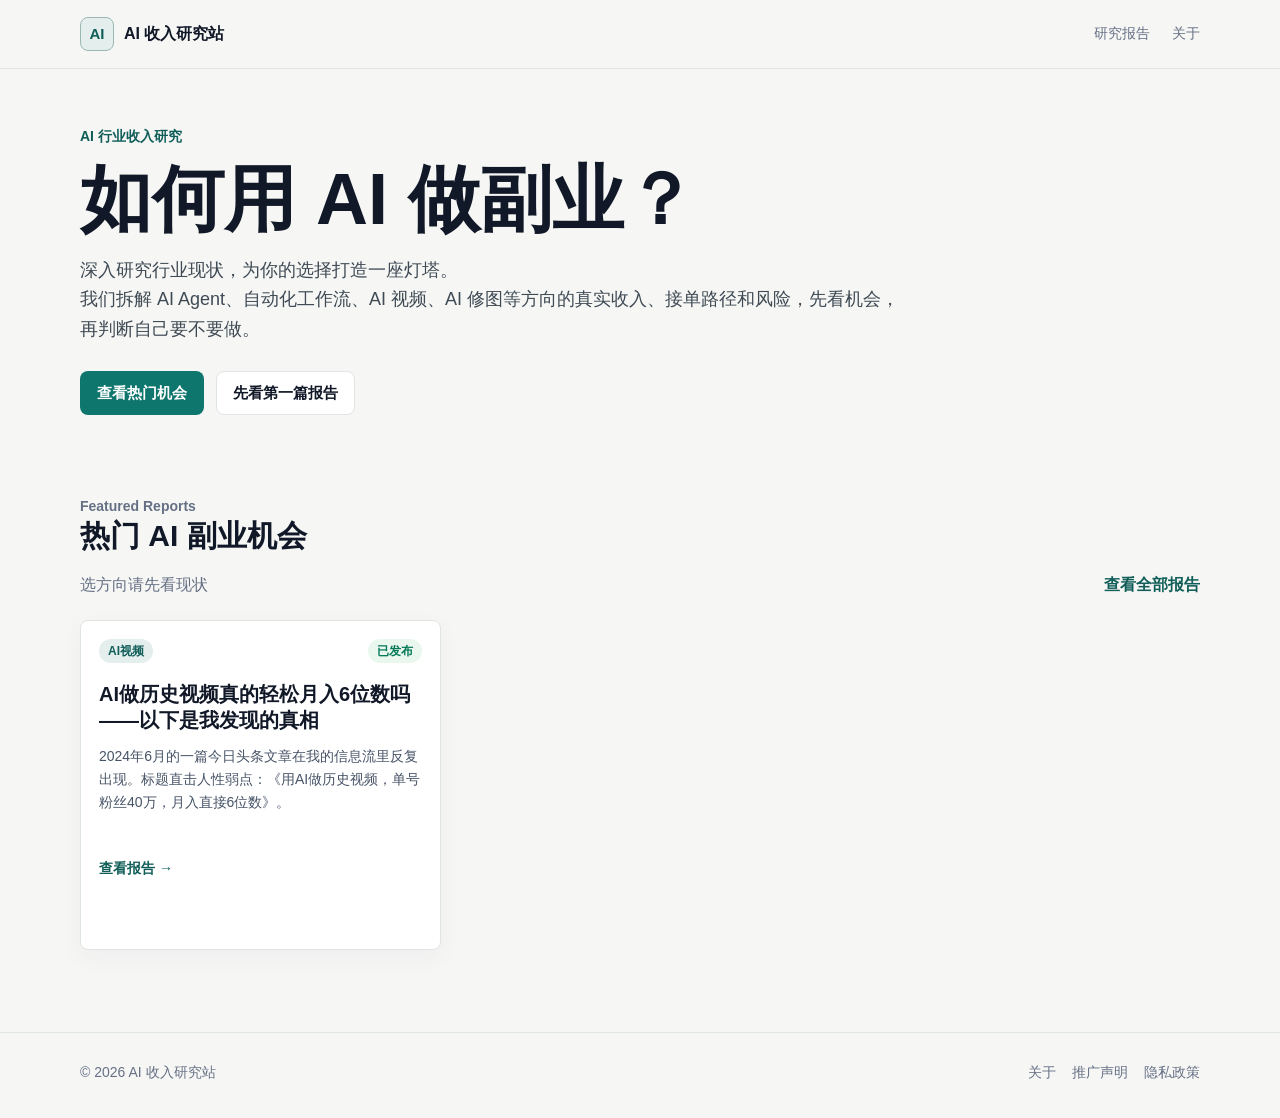
==== index.html @ b6ae7115 "Initial static site" ====
<!doctype html>
<html lang="zh-CN">
<head>
  <meta charset="utf-8">
  <meta name="viewport" content="width=device-width, initial-scale=1">
  <title>如何用 AI 做副业？AI 自动化与接单收入研究站</title>
  <meta name="description" content="拆解 AI Agent、AI 自动化、AI 视频、AI 修图等方向的真实收入、接单路径和风险。">
  <link rel="stylesheet" href="assets/site.css">
</head>
<body>
  <header class="site-header">
    <div class="container nav">
      <a class="brand" href="index.html" aria-label="AI 收入研究站首页">
        <span class="brand-mark">AI</span>
        <span>AI 收入研究站</span>
      </a>
      <nav class="nav-links" aria-label="主导航">
        <a href="reports.html">研究报告</a>
        <a href="about.html">关于</a>
      </nav>
    </div>
  </header>

  <main>
    <section class="hero">
      <div class="container hero-layout">
        <div>
          <p class="eyebrow">AI 行业收入研究</p>
          <h1>如何用 AI 做副业？</h1>
          <p class="lead hero-lead">
            <span>深入研究行业现状，为你的选择打造一座灯塔。</span>
            <span>我们拆解 AI Agent、自动化工作流、AI 视频、AI 修图等方向的真实收入、接单路径和风险，先看机会，再判断自己要不要做。</span>
          </p>
          <div class="hero-actions">
            <a class="button primary" href="#featured-reports">查看热门机会</a>
            <a class="button secondary" href="reports/ai-agent-income.html">先看第一篇报告</a>
          </div>
        </div>
      </div>
    </section>

    <section class="section" id="featured-reports">
      <div class="container">
        <div class="section-header">
          <div>
            <p class="eyebrow">Featured Reports</p>
            <h2>热门 AI 副业机会</h2>
            <p>选方向请先看现状</p>
          </div>
          <a class="text-link" href="reports.html">查看全部报告</a>
        </div>

        <div class="report-grid">
          <!-- REPORT_CARDS_START -->

          <a class="report-card" href="reports/ai-video-history.html">
            <div class="card-top">
              <span class="tag">AI视频</span>
              <span class="status ready">已发布</span>
            </div>
            <h3>AI做历史视频真的轻松月入6位数吗——以下是我发现的真相</h3>
            <p class="card-copy">2024年6月的一篇今日头条文章在我的信息流里反复出现。标题直击人性弱点：《用AI做历史视频，单号粉丝40万，月入直接6位数》。</p>
            <span class="card-cta">查看报告 →</span>
          </a>
          <!-- REPORT_CARDS_END -->
        </div>
      </div>
    </section>

  </main>

  <footer class="site-footer">
    <div class="container footer-grid">
      <span>© 2026 AI 收入研究站</span>
      <div class="footer-links">
        <a href="about.html">关于</a>
        <a href="affiliate-disclosure.html">推广声明</a>
        <a href="privacy.html">隐私政策</a>
      </div>
    </div>
  </footer>
</body>
</html>
---- assets/site.css ----
:root {
  --bg: #f6f7f5;
  --surface: #ffffff;
  --surface-alt: #f1f5f4;
  --text: #111827;
  --muted: #667085;
  --line: #dfe5e2;
  --brand: #0f766e;
  --brand-dark: #115e59;
  --blue: #2563eb;
  --amber: #b45309;
  --red: #b42318;
  --shadow: 0 16px 40px rgba(17, 24, 39, 0.08);
  --radius: 8px;
  --max: 1120px;
}

* {
  box-sizing: border-box;
}

html {
  scroll-behavior: smooth;
}

body {
  margin: 0;
  background: var(--bg);
  color: var(--text);
  font-family: -apple-system, BlinkMacSystemFont, "Segoe UI", "Microsoft YaHei", Arial, sans-serif;
  font-size: 16px;
  line-height: 1.65;
}

a {
  color: inherit;
  text-decoration: none;
}

a:hover {
  color: var(--brand);
}

img,
svg {
  max-width: 100%;
}

.container {
  width: min(var(--max), calc(100% - 40px));
  margin: 0 auto;
}

.site-header {
  position: sticky;
  top: 0;
  z-index: 20;
  background: rgba(246, 247, 245, 0.94);
  border-bottom: 1px solid var(--line);
  backdrop-filter: blur(12px);
}

.nav {
  min-height: 68px;
  display: flex;
  align-items: center;
  justify-content: space-between;
  gap: 24px;
}

.brand {
  display: inline-flex;
  align-items: center;
  gap: 10px;
  font-weight: 700;
  letter-spacing: 0;
}

.brand-mark {
  width: 34px;
  height: 34px;
  display: grid;
  place-items: center;
  border: 1px solid #9ab7b2;
  border-radius: var(--radius);
  background: #e4efed;
  color: var(--brand-dark);
  font-size: 15px;
  font-weight: 800;
}

.nav-links {
  display: flex;
  align-items: center;
  gap: 22px;
  color: var(--muted);
  font-size: 14px;
}

.nav-links a[aria-current="page"] {
  color: var(--text);
  font-weight: 650;
}

.hero {
  padding: 56px 0 34px;
}

.eyebrow {
  margin: 0 0 14px;
  color: var(--brand-dark);
  font-size: 14px;
  font-weight: 700;
}

h1,
h2,
h3,
p {
  margin-top: 0;
}

h1 {
  max-width: 780px;
  margin-bottom: 18px;
  font-size: clamp(38px, 7vw, 72px);
  line-height: 1.05;
  letter-spacing: 0;
}

h2 {
  margin-bottom: 18px;
  font-size: 30px;
  line-height: 1.2;
  letter-spacing: 0;
}

h3 {
  margin-bottom: 10px;
  font-size: 20px;
  line-height: 1.3;
  letter-spacing: 0;
}

.lead {
  max-width: 720px;
  margin-bottom: 26px;
  color: #3f4a54;
  font-size: 18px;
}

.hero-lead {
  max-width: 820px;
  text-align: left;
}

.hero-lead span {
  display: block;
}

.hero-actions {
  display: flex;
  flex-wrap: wrap;
  gap: 12px;
  align-items: center;
}

.button {
  min-height: 44px;
  display: inline-flex;
  align-items: center;
  justify-content: center;
  gap: 8px;
  border: 1px solid transparent;
  border-radius: var(--radius);
  padding: 10px 16px;
  font-size: 15px;
  font-weight: 700;
  line-height: 1.2;
}

.button.primary {
  background: var(--brand);
  color: #ffffff;
}

.button.primary:hover {
  background: var(--brand-dark);
  color: #ffffff;
}

.button.secondary {
  background: #ffffff;
  border-color: var(--line);
  color: var(--text);
}

.button.secondary:hover {
  border-color: #98aaa5;
  color: var(--brand-dark);
}

.section {
  padding: 46px 0;
}

.section-header {
  display: flex;
  justify-content: space-between;
  align-items: end;
  gap: 20px;
  margin-bottom: 22px;
}

.section-header p {
  max-width: 620px;
  margin-bottom: 0;
  color: var(--muted);
}

.text-link {
  color: var(--brand-dark);
  font-weight: 750;
}

.report-grid {
  display: grid;
  grid-template-columns: repeat(3, minmax(0, 1fr));
  gap: 18px;
}

.report-card {
  min-height: 330px;
  display: flex;
  flex-direction: column;
  border: 1px solid var(--line);
  border-radius: var(--radius);
  background: var(--surface);
  padding: 18px;
  box-shadow: 0 8px 24px rgba(17, 24, 39, 0.04);
}

.report-card:hover {
  border-color: #a7bbb6;
  box-shadow: var(--shadow);
}

.card-top {
  display: flex;
  justify-content: space-between;
  gap: 12px;
  align-items: center;
  margin-bottom: 18px;
}

.tag,
.status,
.metric-label {
  display: inline-flex;
  align-items: center;
  min-height: 24px;
  border-radius: 999px;
  padding: 3px 9px;
  font-size: 12px;
  font-weight: 750;
  line-height: 1.2;
}

.tag {
  background: #e4efed;
  color: var(--brand-dark);
}

.status {
  background: #fff4e5;
  color: var(--amber);
}

.status.ready {
  background: #e9f7ef;
  color: #047857;
}

.report-card h3 {
  min-height: 54px;
  margin-bottom: 10px;
}

.card-copy {
  min-height: 78px;
  margin-bottom: 16px;
  color: #475467;
  font-size: 14px;
}

.card-cta {
  display: inline-flex;
  margin-top: 18px;
  color: var(--brand-dark);
  font-size: 14px;
  font-weight: 800;
}

.method-strip {
  display: grid;
  grid-template-columns: repeat(4, minmax(0, 1fr));
  gap: 16px;
}

.method-item {
  border: 1px solid var(--line);
  border-radius: var(--radius);
  background: var(--surface);
  padding: 18px;
}

.method-index {
  display: inline-flex;
  width: 32px;
  height: 32px;
  align-items: center;
  justify-content: center;
  margin-bottom: 14px;
  border-radius: var(--radius);
  background: #eef4ff;
  color: var(--blue);
  font-weight: 800;
}

.method-item p {
  margin-bottom: 0;
  color: var(--muted);
  font-size: 14px;
}

.page-head {
  padding: 46px 0 28px;
}

.page-head h1 {
  max-width: 880px;
  font-size: clamp(34px, 6vw, 58px);
}

.page-head .lead {
  margin-bottom: 0;
}

.report-list {
  display: grid;
  gap: 14px;
}

.list-item {
  display: grid;
  grid-template-columns: 1fr auto;
  gap: 18px;
  align-items: center;
  border: 1px solid var(--line);
  border-radius: var(--radius);
  background: var(--surface);
  padding: 18px;
}

.list-item h2 {
  margin-bottom: 6px;
  font-size: 20px;
}

.list-item p {
  margin-bottom: 0;
  color: var(--muted);
}

.article-layout {
  display: grid;
  grid-template-columns: minmax(0, 740px) 300px;
  gap: 44px;
  align-items: start;
}

.article {
  border: 1px solid var(--line);
  border-radius: var(--radius);
  background: var(--surface);
  padding: 28px;
}

.article h1 {
  margin-bottom: 12px;
  font-size: clamp(32px, 5vw, 50px);
}

.meta {
  display: flex;
  flex-wrap: wrap;
  gap: 10px;
  margin-bottom: 24px;
}

.summary-grid {
  display: grid;
  grid-template-columns: repeat(2, minmax(0, 1fr));
  gap: 12px;
  margin: 22px 0 28px;
}

.summary-card {
  border: 1px solid var(--line);
  border-radius: var(--radius);
  background: var(--surface-alt);
  padding: 14px;
}

.summary-card span {
  display: block;
  color: var(--muted);
  font-size: 13px;
}

.summary-card strong {
  display: block;
  margin-top: 3px;
  font-size: 17px;
}

.article h2 {
  margin-top: 34px;
  padding-top: 4px;
  font-size: 26px;
}

.article p,
.article li {
  color: #344054;
}

.article a {
  color: var(--brand-dark);
  font-weight: 700;
  text-decoration: underline;
  text-underline-offset: 3px;
}

.article ul,
.article ol {
  padding-left: 22px;
}

.article blockquote {
  margin: 22px 0;
  border-left: 4px solid var(--brand);
  border-radius: var(--radius);
  background: #edf7f5;
  padding: 14px 16px;
  color: #164e48;
}

.article pre {
  overflow-x: auto;
  border-radius: var(--radius);
  background: #101828;
  padding: 16px;
  color: #f9fafb;
}

.article code {
  border-radius: 5px;
  background: #edf2f7;
  padding: 2px 5px;
  color: #1f2937;
  font-size: 0.92em;
}

.article pre code {
  background: transparent;
  padding: 0;
  color: inherit;
}

.table-wrap {
  width: 100%;
  overflow-x: auto;
  margin: 20px 0 26px;
  border: 1px solid var(--line);
  border-radius: var(--radius);
  background: var(--surface);
}

.article table {
  width: 100%;
  border-collapse: collapse;
  min-width: 520px;
}

.article th,
.article td {
  border-bottom: 1px solid var(--line);
  padding: 12px 14px;
  text-align: left;
  vertical-align: top;
}

.article th {
  background: var(--surface-alt);
  color: #1f2937;
  font-size: 14px;
}

.article td {
  color: #344054;
}

.article tr:last-child td {
  border-bottom: 0;
}

.notice {
  border-left: 4px solid var(--amber);
  border-radius: var(--radius);
  background: #fff8eb;
  padding: 14px 16px;
  color: #5f3b0a;
}

.sidebar {
  position: sticky;
  top: 92px;
  display: grid;
  gap: 14px;
}

.side-box {
  border: 1px solid var(--line);
  border-radius: var(--radius);
  background: var(--surface);
  padding: 16px;
}

.side-box h2 {
  margin-bottom: 10px;
  font-size: 17px;
}

.side-box ul {
  margin: 0;
  padding-left: 18px;
  color: var(--muted);
  font-size: 14px;
}

.side-box li + li {
  margin-top: 7px;
}

.content-page {
  max-width: 820px;
  border: 1px solid var(--line);
  border-radius: var(--radius);
  background: var(--surface);
  padding: 28px;
}

.content-page h2 {
  margin-top: 30px;
}

.content-page p,
.content-page li {
  color: #344054;
}

.site-footer {
  margin-top: 36px;
  border-top: 1px solid var(--line);
  padding: 28px 0 34px;
  color: var(--muted);
  font-size: 14px;
}

.footer-grid {
  display: flex;
  justify-content: space-between;
  gap: 20px;
  align-items: center;
}

.footer-links {
  display: flex;
  flex-wrap: wrap;
  gap: 16px;
}

:focus-visible {
  outline: 3px solid rgba(15, 118, 110, 0.28);
  outline-offset: 3px;
}

@media (max-width: 920px) {
  .article-layout {
    grid-template-columns: 1fr;
  }

  .report-grid,
  .method-strip {
    grid-template-columns: repeat(2, minmax(0, 1fr));
  }

  .sidebar {
    position: static;
  }
}

@media (max-width: 640px) {
  .container {
    width: min(100% - 28px, var(--max));
  }

  .nav {
    min-height: auto;
    flex-direction: column;
    align-items: flex-start;
    padding: 14px 0;
    gap: 12px;
  }

  .nav-links {
    width: 100%;
    overflow-x: auto;
    gap: 16px;
    padding-bottom: 2px;
    white-space: nowrap;
  }

  .hero {
    padding-top: 34px;
  }

  h1 {
    font-size: 42px;
  }

  .lead {
    font-size: 17px;
  }

  .hero-actions,
  .button {
    width: 100%;
  }

  .button {
    justify-content: center;
  }

  .section-header,
  .footer-grid {
    align-items: flex-start;
    flex-direction: column;
  }

  .report-grid,
  .method-strip,
  .summary-grid {
    grid-template-columns: 1fr;
  }

  .report-card {
    min-height: auto;
  }

  .report-card h3,
  .card-copy {
    min-height: auto;
  }

  .list-item {
    grid-template-columns: 1fr;
  }

  .article,
  .content-page {
    padding: 20px;
  }
}
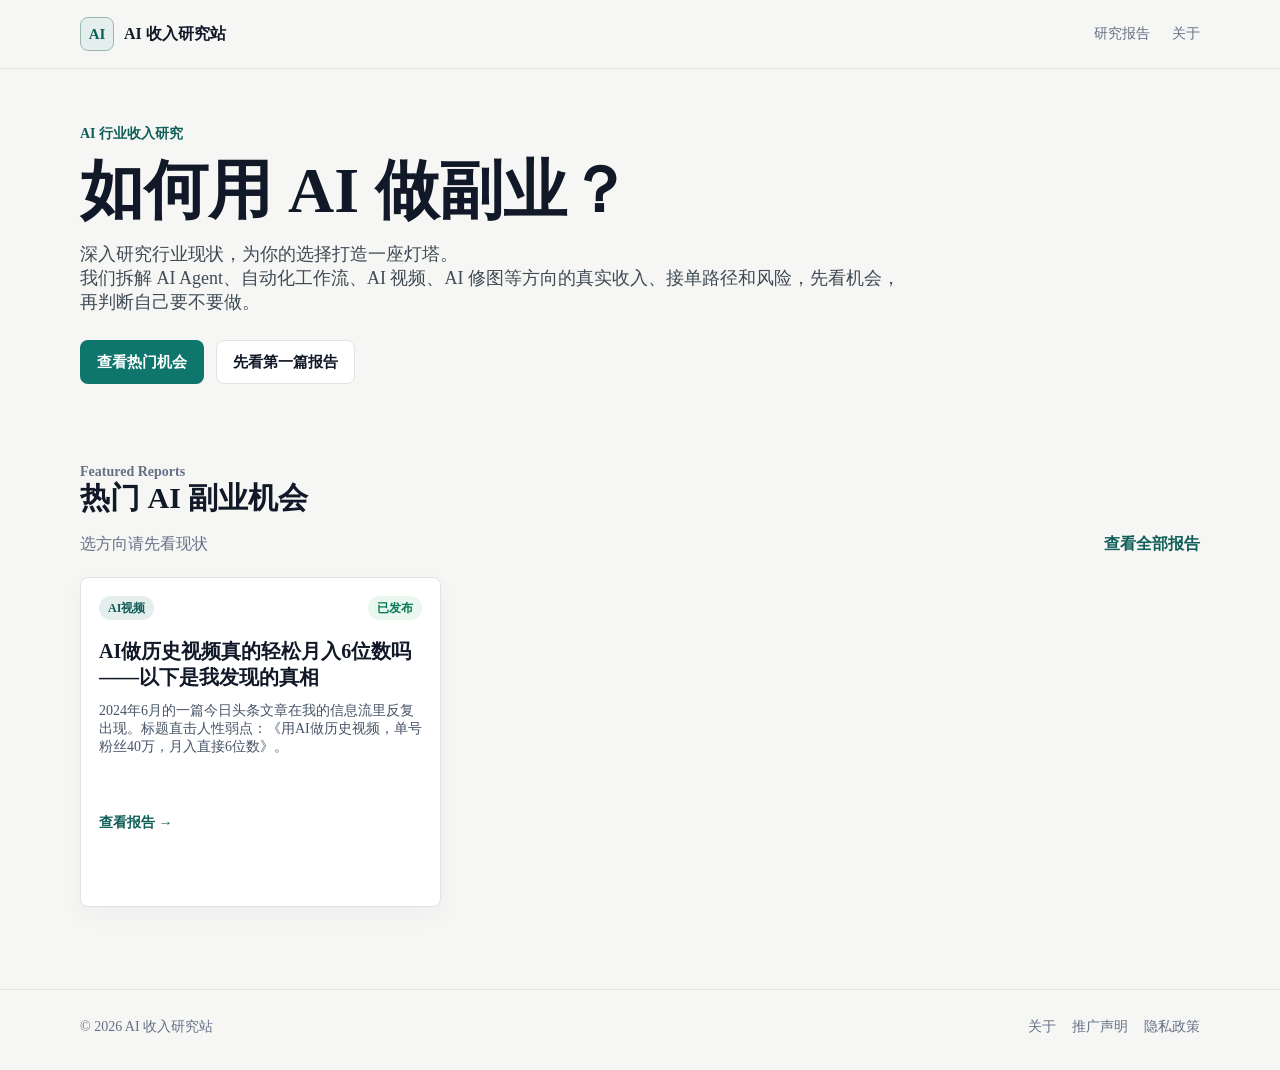
==== commit f9298876: "Improve responsive layout" ====
--- a/index.html
+++ b/index.html
@@ -33,7 +33,7 @@
           </p>
           <div class="hero-actions">
             <a class="button primary" href="#featured-reports">查看热门机会</a>
-            <a class="button secondary" href="reports/ai-agent-income.html">先看第一篇报告</a>
+            <a class="button secondary" href="reports/ai-video-history.html">先看第一篇报告</a>
           </div>
         </div>
       </div>
--- a/assets/site.css
+++ b/assets/site.css
@@ -21,6 +21,7 @@
 
 html {
   scroll-behavior: smooth;
+  -webkit-text-size-adjust: 100%;
 }
 
 body {
@@ -32,6 +33,14 @@
   line-height: 1.65;
 }
 
+body,
+button,
+input,
+textarea,
+select {
+  font: inherit;
+}
+
 a {
   color: inherit;
   text-decoration: none;
@@ -123,7 +132,7 @@
 h1 {
   max-width: 780px;
   margin-bottom: 18px;
-  font-size: clamp(38px, 7vw, 72px);
+  font-size: 64px;
   line-height: 1.05;
   letter-spacing: 0;
 }
@@ -238,6 +247,7 @@
   background: var(--surface);
   padding: 18px;
   box-shadow: 0 8px 24px rgba(17, 24, 39, 0.04);
+  overflow-wrap: anywhere;
 }
 
 .report-card:hover {
@@ -339,7 +349,7 @@
 
 .page-head h1 {
   max-width: 880px;
-  font-size: clamp(34px, 6vw, 58px);
+  font-size: 54px;
 }
 
 .page-head .lead {
@@ -384,11 +394,14 @@
   border-radius: var(--radius);
   background: var(--surface);
   padding: 28px;
+  min-width: 0;
+  overflow-wrap: anywhere;
 }
 
 .article h1 {
   margin-bottom: 12px;
-  font-size: clamp(32px, 5vw, 50px);
+  font-size: 46px;
+  line-height: 1.16;
 }
 
 .meta {
@@ -457,7 +470,9 @@
 }
 
 .article pre {
+  max-width: 100%;
   overflow-x: auto;
+  -webkit-overflow-scrolling: touch;
   border-radius: var(--radius);
   background: #101828;
   padding: 16px;
@@ -488,7 +503,11 @@
 }
 
 .article table {
+  display: block;
   width: 100%;
+  max-width: 100%;
+  overflow-x: auto;
+  -webkit-overflow-scrolling: touch;
   border-collapse: collapse;
   min-width: 520px;
 }
@@ -559,6 +578,7 @@
   border-radius: var(--radius);
   background: var(--surface);
   padding: 28px;
+  overflow-wrap: anywhere;
 }
 
 .content-page h2 {
@@ -597,6 +617,18 @@
 }
 
 @media (max-width: 920px) {
+  h1 {
+    font-size: 54px;
+  }
+
+  .page-head h1 {
+    font-size: 46px;
+  }
+
+  .article h1 {
+    font-size: 38px;
+  }
+
   .article-layout {
     grid-template-columns: 1fr;
   }
@@ -613,35 +645,63 @@
 
 @media (max-width: 640px) {
   .container {
-    width: min(100% - 28px, var(--max));
+    width: min(100% - 32px, var(--max));
   }
 
   .nav {
-    min-height: auto;
-    flex-direction: column;
-    align-items: flex-start;
-    padding: 14px 0;
+    min-height: 60px;
+    gap: 14px;
+    padding: 10px 0;
+  }
+
+  .brand {
+    gap: 8px;
+    font-size: 15px;
+    white-space: nowrap;
+  }
+
+  .brand-mark {
+    width: 30px;
+    height: 30px;
+    font-size: 13px;
+  }
+
+  .nav-links {
+    flex: 0 0 auto;
+    gap: 14px;
+    white-space: nowrap;
+    font-size: 13px;
+  }
+
+  .hero {
+    padding: 34px 0 22px;
+  }
+
+  h1 {
+    font-size: 38px;
+    line-height: 1.12;
+  }
+
+  h2 {
+    font-size: 26px;
+  }
+
+  h3 {
+    font-size: 19px;
+  }
+
+  .lead {
+    margin-bottom: 22px;
+    font-size: 17px;
+  }
+
+  .section {
+    padding: 34px 0;
+  }
+
+  .section-header {
     gap: 12px;
-  }
-
-  .nav-links {
-    width: 100%;
-    overflow-x: auto;
-    gap: 16px;
-    padding-bottom: 2px;
-    white-space: nowrap;
-  }
-
-  .hero {
-    padding-top: 34px;
-  }
-
-  h1 {
-    font-size: 42px;
-  }
-
-  .lead {
-    font-size: 17px;
+    margin-bottom: 18px;
   }
 
   .hero-actions,
@@ -667,6 +727,7 @@
 
   .report-card {
     min-height: auto;
+    padding: 16px;
   }
 
   .report-card h3,
@@ -676,10 +737,72 @@
 
   .list-item {
     grid-template-columns: 1fr;
+    gap: 12px;
+    padding: 16px;
+  }
+
+  .list-item .status {
+    justify-self: start;
   }
 
   .article,
   .content-page {
-    padding: 20px;
-  }
-}
+    padding: 18px;
+  }
+
+  .article h1,
+  .page-head h1 {
+    font-size: 32px;
+  }
+
+  .article h2 {
+    margin-top: 28px;
+    font-size: 23px;
+  }
+
+  .article h3 {
+    font-size: 19px;
+  }
+
+  .article ul,
+  .article ol {
+    padding-left: 20px;
+  }
+
+  .article table {
+    min-width: 620px;
+  }
+
+  .side-box {
+    padding: 14px;
+  }
+}
+
+@media (max-width: 380px) {
+  .container {
+    width: min(100% - 24px, var(--max));
+  }
+
+  .nav {
+    gap: 10px;
+  }
+
+  .brand span:last-child {
+    max-width: 112px;
+    overflow: hidden;
+    text-overflow: ellipsis;
+  }
+
+  .nav-links {
+    gap: 10px;
+  }
+
+  h1 {
+    font-size: 34px;
+  }
+
+  .article h1,
+  .page-head h1 {
+    font-size: 29px;
+  }
+}
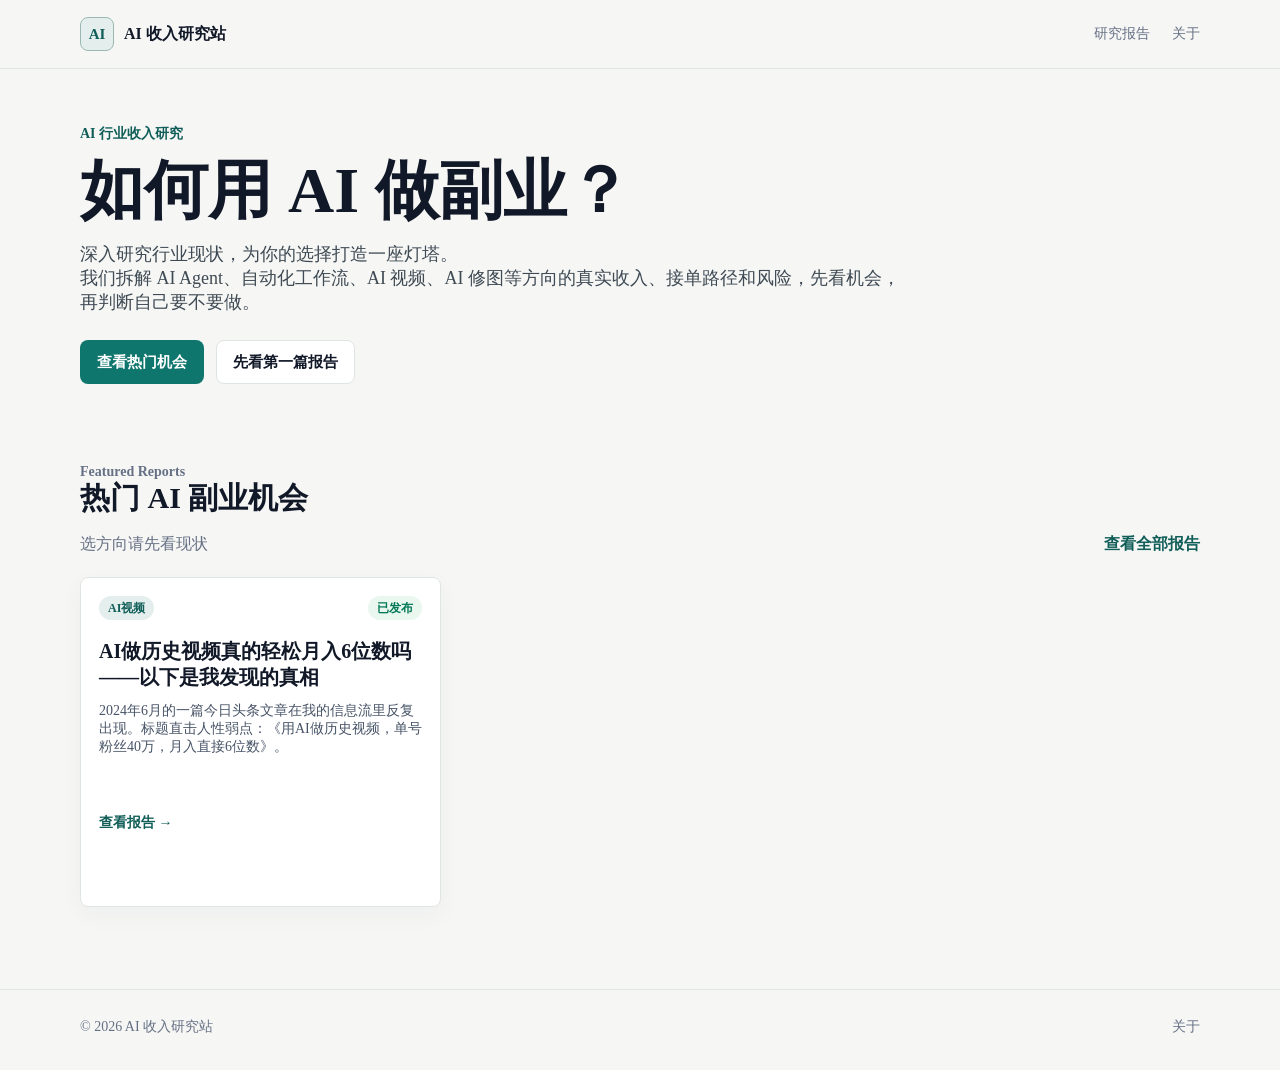
==== commit 2a45ee76: "Remove auxiliary footer pages" ====
--- a/index.html
+++ b/index.html
@@ -74,8 +74,6 @@
       <span>© 2026 AI 收入研究站</span>
       <div class="footer-links">
         <a href="about.html">关于</a>
-        <a href="affiliate-disclosure.html">推广声明</a>
-        <a href="privacy.html">隐私政策</a>
       </div>
     </div>
   </footer>
--- a/assets/site.css
+++ b/assets/site.css
@@ -640,6 +640,7 @@
 
   .sidebar {
     position: static;
+    order: -1;
   }
 }
 
@@ -776,6 +777,10 @@
   .side-box {
     padding: 14px;
   }
+
+  .sidebar .side-box:not(:first-child) {
+    display: none;
+  }
 }
 
 @media (max-width: 380px) {
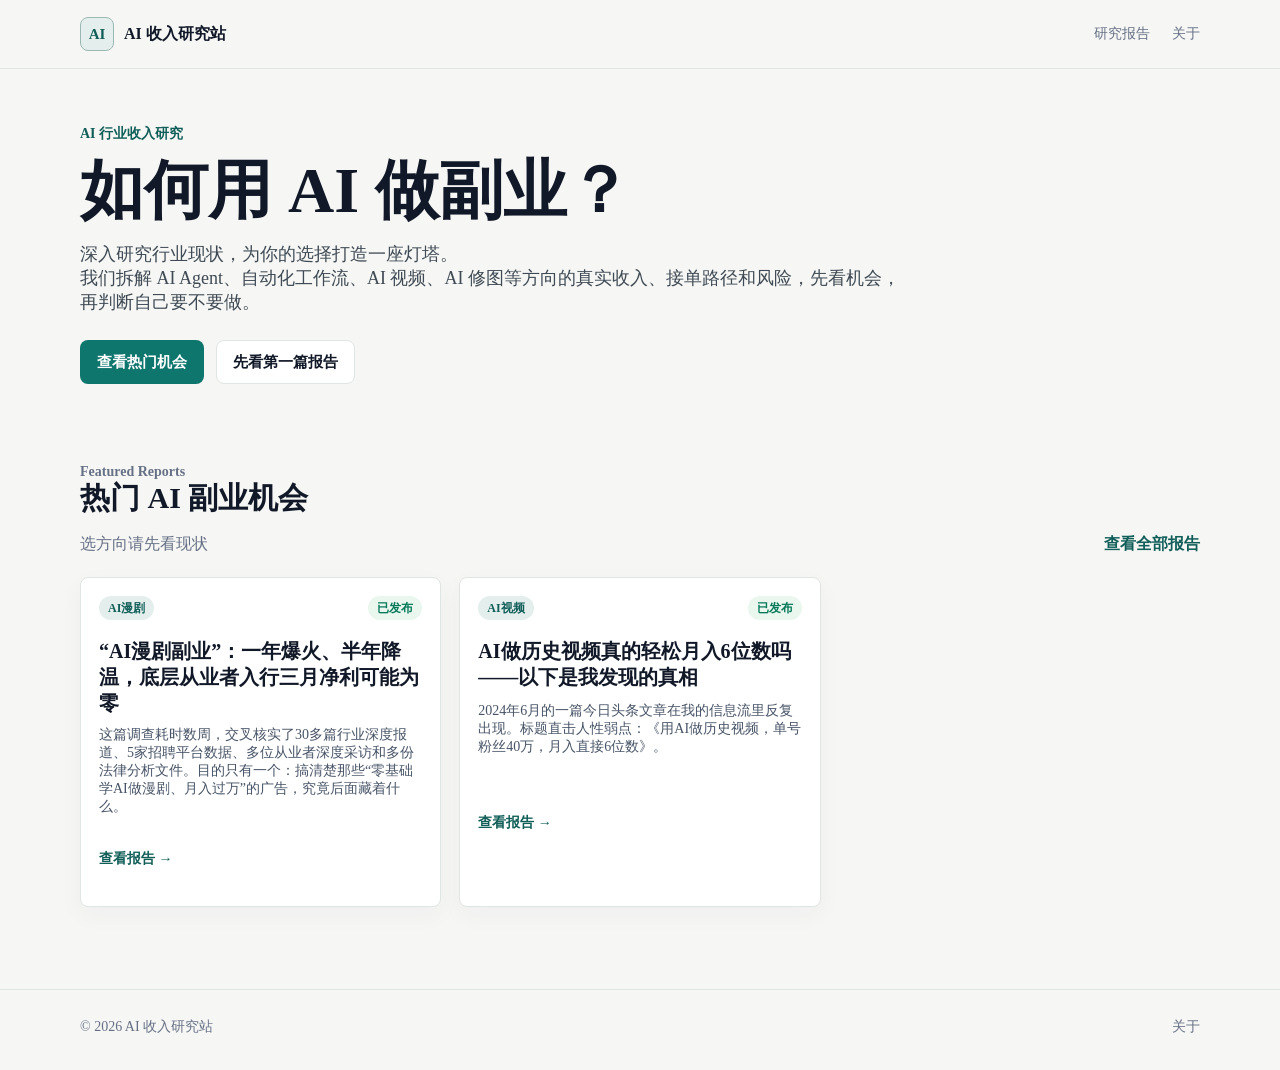
==== commit 52e30eba: "Add AI novel income report" ====
--- a/index.html
+++ b/index.html
@@ -6,6 +6,15 @@
   <title>如何用 AI 做副业？AI 自动化与接单收入研究站</title>
   <meta name="description" content="拆解 AI Agent、AI 自动化、AI 视频、AI 修图等方向的真实收入、接单路径和风险。">
   <link rel="stylesheet" href="assets/site.css">
+  <script>
+  var _hmt = _hmt || [];
+  (function() {
+    var hm = document.createElement("script");
+    hm.src = "https://hm.baidu.com/hm.js?2c60a0d209457ae1375fba80d6c996bc";
+    var s = document.getElementsByTagName("script")[0];
+    s.parentNode.insertBefore(hm, s);
+  })();
+  </script>
 </head>
 <body>
   <header class="site-header">
@@ -33,7 +42,7 @@
           </p>
           <div class="hero-actions">
             <a class="button primary" href="#featured-reports">查看热门机会</a>
-            <a class="button secondary" href="reports/ai-video-history.html">先看第一篇报告</a>
+            <a class="button secondary" href="reports/ai-video-cartoon.html">先看第一篇报告</a>
           </div>
         </div>
       </div>
@@ -52,6 +61,16 @@
 
         <div class="report-grid">
           <!-- REPORT_CARDS_START -->
+
+          <a class="report-card" href="reports/ai-video-cartoon.html">
+            <div class="card-top">
+              <span class="tag">AI漫剧</span>
+              <span class="status ready">已发布</span>
+            </div>
+            <h3>“AI漫剧副业”：一年爆火、半年降温，底层从业者入行三月净利可能为零</h3>
+            <p class="card-copy">这篇调查耗时数周，交叉核实了30多篇行业深度报道、5家招聘平台数据、多位从业者深度采访和多份法律分析文件。目的只有一个：搞清楚那些“零基础学AI做漫剧、月入过万”的广告，究竟后面藏着什么。</p>
+            <span class="card-cta">查看报告 →</span>
+          </a>
 
           <a class="report-card" href="reports/ai-video-history.html">
             <div class="card-top">
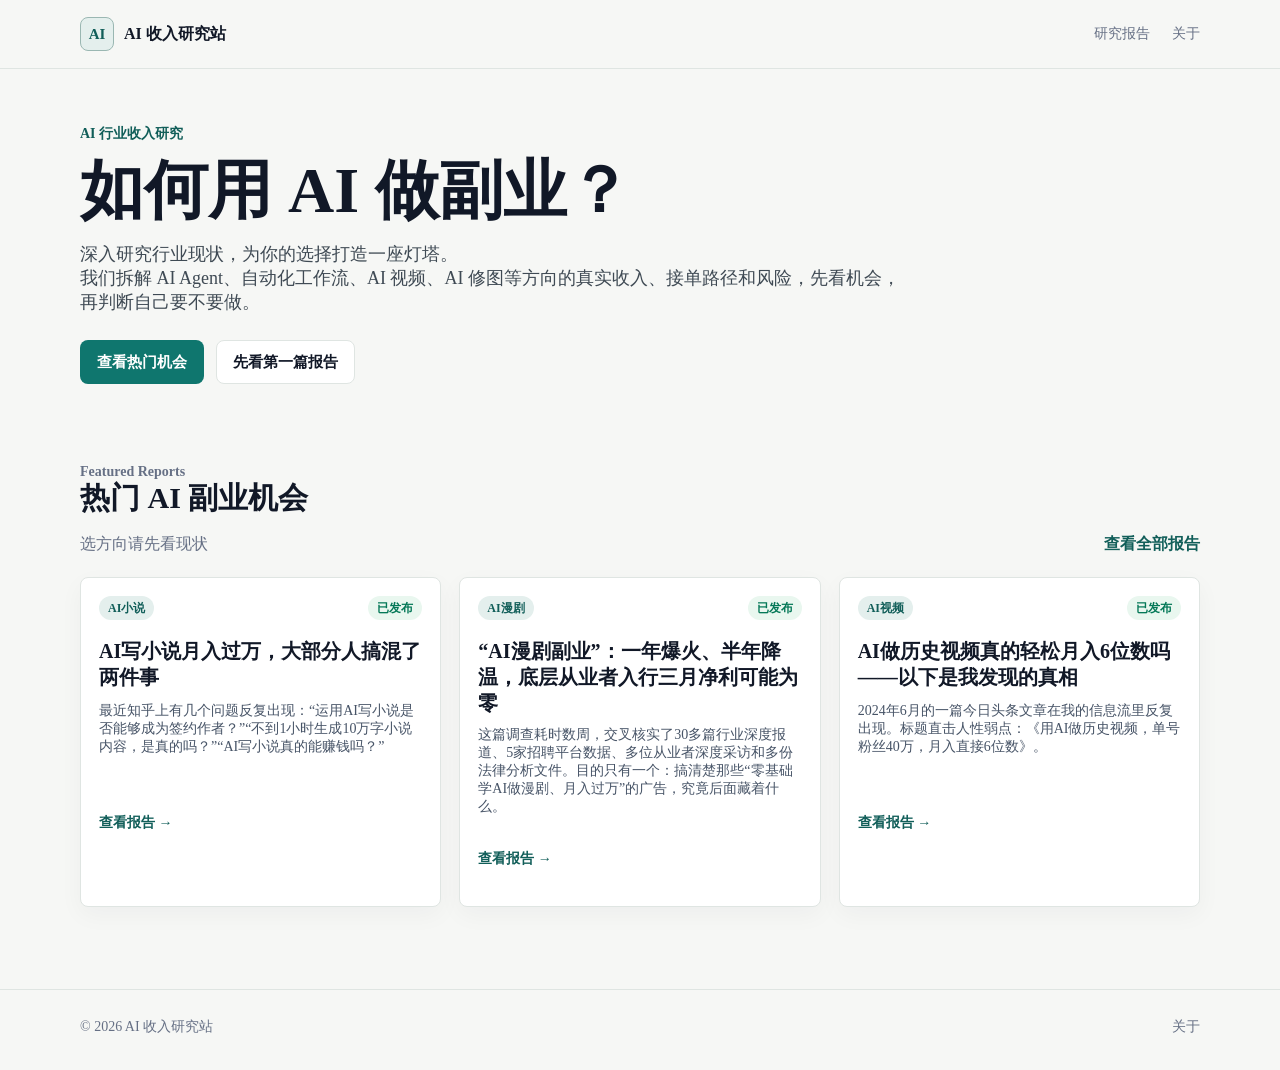
==== commit 172e4724: "Add AI novel income report" ====
--- a/index.html
+++ b/index.html
@@ -42,7 +42,7 @@
           </p>
           <div class="hero-actions">
             <a class="button primary" href="#featured-reports">查看热门机会</a>
-            <a class="button secondary" href="reports/ai-video-cartoon.html">先看第一篇报告</a>
+            <a class="button secondary" href="reports/ai-novel.html">先看第一篇报告</a>
           </div>
         </div>
       </div>
@@ -61,6 +61,16 @@
 
         <div class="report-grid">
           <!-- REPORT_CARDS_START -->
+
+          <a class="report-card" href="reports/ai-novel.html">
+            <div class="card-top">
+              <span class="tag">AI小说</span>
+              <span class="status ready">已发布</span>
+            </div>
+            <h3>AI写小说月入过万，大部分人搞混了两件事</h3>
+            <p class="card-copy">最近知乎上有几个问题反复出现：“运用AI写小说是否能够成为签约作者？”“不到1小时生成10万字小说内容，是真的吗？”“AI写小说真的能赚钱吗？”</p>
+            <span class="card-cta">查看报告 →</span>
+          </a>
 
           <a class="report-card" href="reports/ai-video-cartoon.html">
             <div class="card-top">
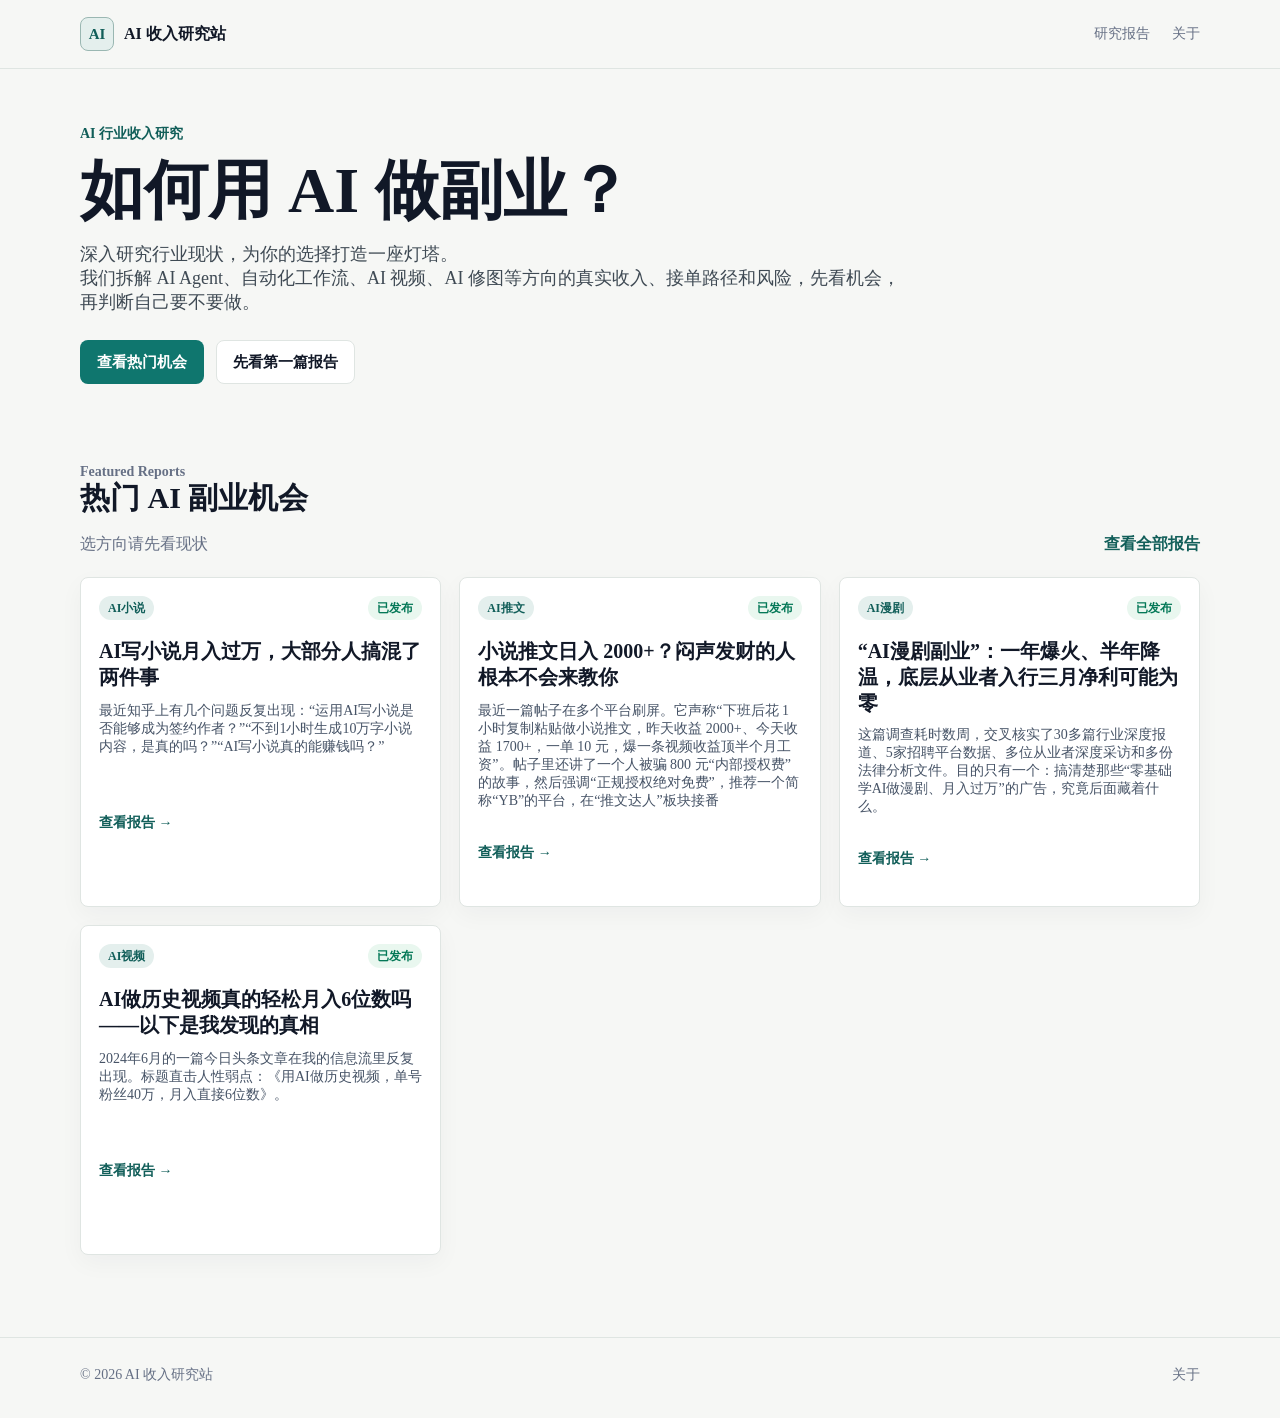
==== commit 1ca7f8eb: "Add AI tweet report page" ====
--- a/index.html
+++ b/index.html
@@ -72,6 +72,16 @@
             <span class="card-cta">查看报告 →</span>
           </a>
 
+          <a class="report-card" href="reports/ai-tweet.html">
+            <div class="card-top">
+              <span class="tag">AI推文</span>
+              <span class="status ready">已发布</span>
+            </div>
+            <h3>小说推文日入 2000+？闷声发财的人根本不会来教你</h3>
+            <p class="card-copy">最近一篇帖子在多个平台刷屏。它声称“下班后花 1 小时复制粘贴做小说推文，昨天收益 2000+、今天收益 1700+，一单 10 元，爆一条视频收益顶半个月工资”。帖子里还讲了一个人被骗 800 元“内部授权费”的故事，然后强调“正规授权绝对免费”，推荐一个简称“YB”的平台，在“推文达人”板块接番</p>
+            <span class="card-cta">查看报告 →</span>
+          </a>
+
           <a class="report-card" href="reports/ai-video-cartoon.html">
             <div class="card-top">
               <span class="tag">AI漫剧</span>
--- a/assets/site.css
+++ b/assets/site.css
@@ -398,6 +398,28 @@
   overflow-wrap: anywhere;
 }
 
+.article-back {
+  display: inline-flex;
+  align-items: center;
+  width: fit-content;
+  min-height: 38px;
+  margin-bottom: 16px;
+  border: 1px solid var(--line);
+  border-radius: 8px;
+  background: var(--surface-alt);
+  padding: 8px 12px;
+  color: var(--brand-dark);
+  font-size: 14px;
+  font-weight: 700;
+  line-height: 1;
+  text-decoration: none;
+}
+
+.article-back:hover {
+  border-color: rgba(15, 118, 110, 0.35);
+  background: #edf7f5;
+}
+
 .article h1 {
   margin-bottom: 12px;
   font-size: 46px;
@@ -751,6 +773,13 @@
     padding: 18px;
   }
 
+  .article-back {
+    justify-content: center;
+    width: 100%;
+    min-height: 42px;
+    margin-bottom: 14px;
+  }
+
   .article h1,
   .page-head h1 {
     font-size: 32px;
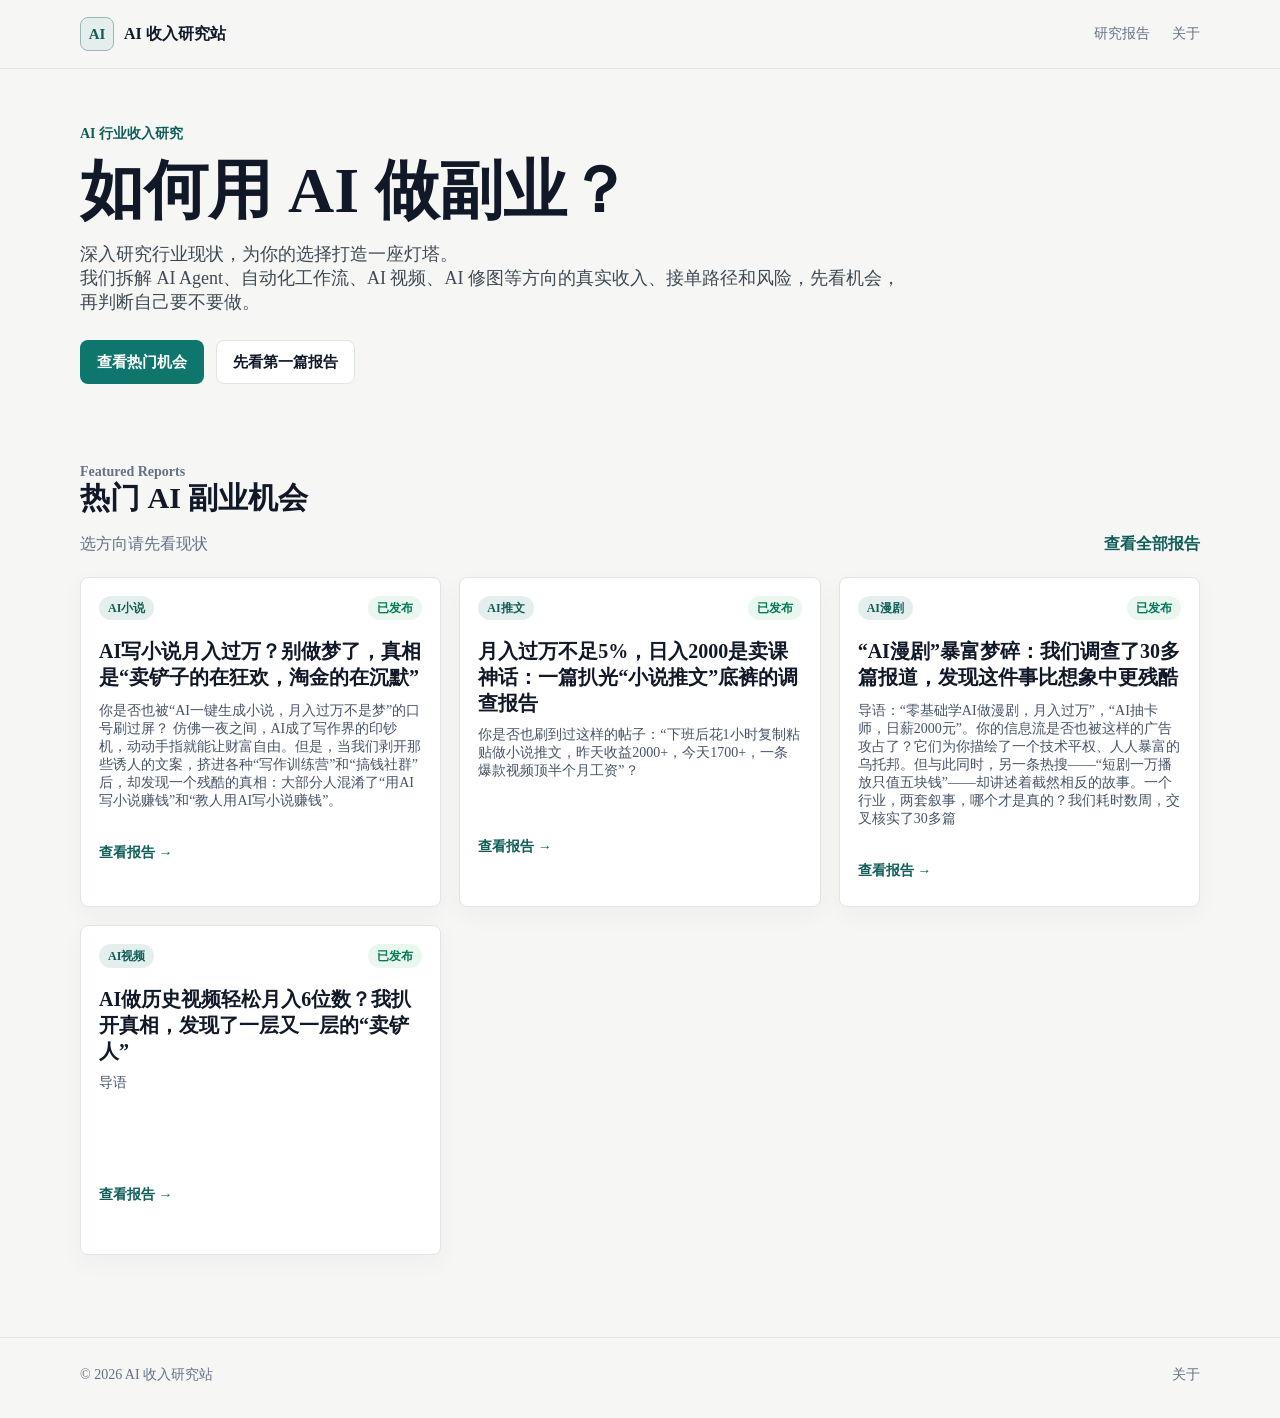
==== commit 8cd0ae8f: "Update published reports" ====
--- a/index.html
+++ b/index.html
@@ -67,8 +67,8 @@
               <span class="tag">AI小说</span>
               <span class="status ready">已发布</span>
             </div>
-            <h3>AI写小说月入过万，大部分人搞混了两件事</h3>
-            <p class="card-copy">最近知乎上有几个问题反复出现：“运用AI写小说是否能够成为签约作者？”“不到1小时生成10万字小说内容，是真的吗？”“AI写小说真的能赚钱吗？”</p>
+            <h3>AI写小说月入过万？别做梦了，真相是“卖铲子的在狂欢，淘金的在沉默”</h3>
+            <p class="card-copy">你是否也被“AI一键生成小说，月入过万不是梦”的口号刷过屏？ 仿佛一夜之间，AI成了写作界的印钞机，动动手指就能让财富自由。但是，当我们剥开那些诱人的文案，挤进各种“写作训练营”和“搞钱社群”后，却发现一个残酷的真相：大部分人混淆了“用AI写小说赚钱”和“教人用AI写小说赚钱”。</p>
             <span class="card-cta">查看报告 →</span>
           </a>
 
@@ -77,8 +77,8 @@
               <span class="tag">AI推文</span>
               <span class="status ready">已发布</span>
             </div>
-            <h3>小说推文日入 2000+？闷声发财的人根本不会来教你</h3>
-            <p class="card-copy">最近一篇帖子在多个平台刷屏。它声称“下班后花 1 小时复制粘贴做小说推文，昨天收益 2000+、今天收益 1700+，一单 10 元，爆一条视频收益顶半个月工资”。帖子里还讲了一个人被骗 800 元“内部授权费”的故事，然后强调“正规授权绝对免费”，推荐一个简称“YB”的平台，在“推文达人”板块接番</p>
+            <h3>月入过万不足5%，日入2000是卖课神话：一篇扒光“小说推文”底裤的调查报告</h3>
+            <p class="card-copy">你是否也刷到过这样的帖子：“下班后花1小时复制粘贴做小说推文，昨天收益2000+，今天1700+，一条爆款视频顶半个月工资”？</p>
             <span class="card-cta">查看报告 →</span>
           </a>
 
@@ -87,8 +87,8 @@
               <span class="tag">AI漫剧</span>
               <span class="status ready">已发布</span>
             </div>
-            <h3>“AI漫剧副业”：一年爆火、半年降温，底层从业者入行三月净利可能为零</h3>
-            <p class="card-copy">这篇调查耗时数周，交叉核实了30多篇行业深度报道、5家招聘平台数据、多位从业者深度采访和多份法律分析文件。目的只有一个：搞清楚那些“零基础学AI做漫剧、月入过万”的广告，究竟后面藏着什么。</p>
+            <h3>“AI漫剧”暴富梦碎：我们调查了30多篇报道，发现这件事比想象中更残酷</h3>
+            <p class="card-copy">导语：“零基础学AI做漫剧，月入过万”，“AI抽卡师，日薪2000元”。你的信息流是否也被这样的广告攻占了？它们为你描绘了一个技术平权、人人暴富的乌托邦。但与此同时，另一条热搜——“短剧一万播放只值五块钱”——却讲述着截然相反的故事。一个行业，两套叙事，哪个才是真的？我们耗时数周，交叉核实了30多篇</p>
             <span class="card-cta">查看报告 →</span>
           </a>
 
@@ -97,8 +97,8 @@
               <span class="tag">AI视频</span>
               <span class="status ready">已发布</span>
             </div>
-            <h3>AI做历史视频真的轻松月入6位数吗——以下是我发现的真相</h3>
-            <p class="card-copy">2024年6月的一篇今日头条文章在我的信息流里反复出现。标题直击人性弱点：《用AI做历史视频，单号粉丝40万，月入直接6位数》。</p>
+            <h3>AI做历史视频轻松月入6位数？我扒开真相，发现了一层又一层的“卖铲人”</h3>
+            <p class="card-copy">导语</p>
             <span class="card-cta">查看报告 →</span>
           </a>
           <!-- REPORT_CARDS_END -->
